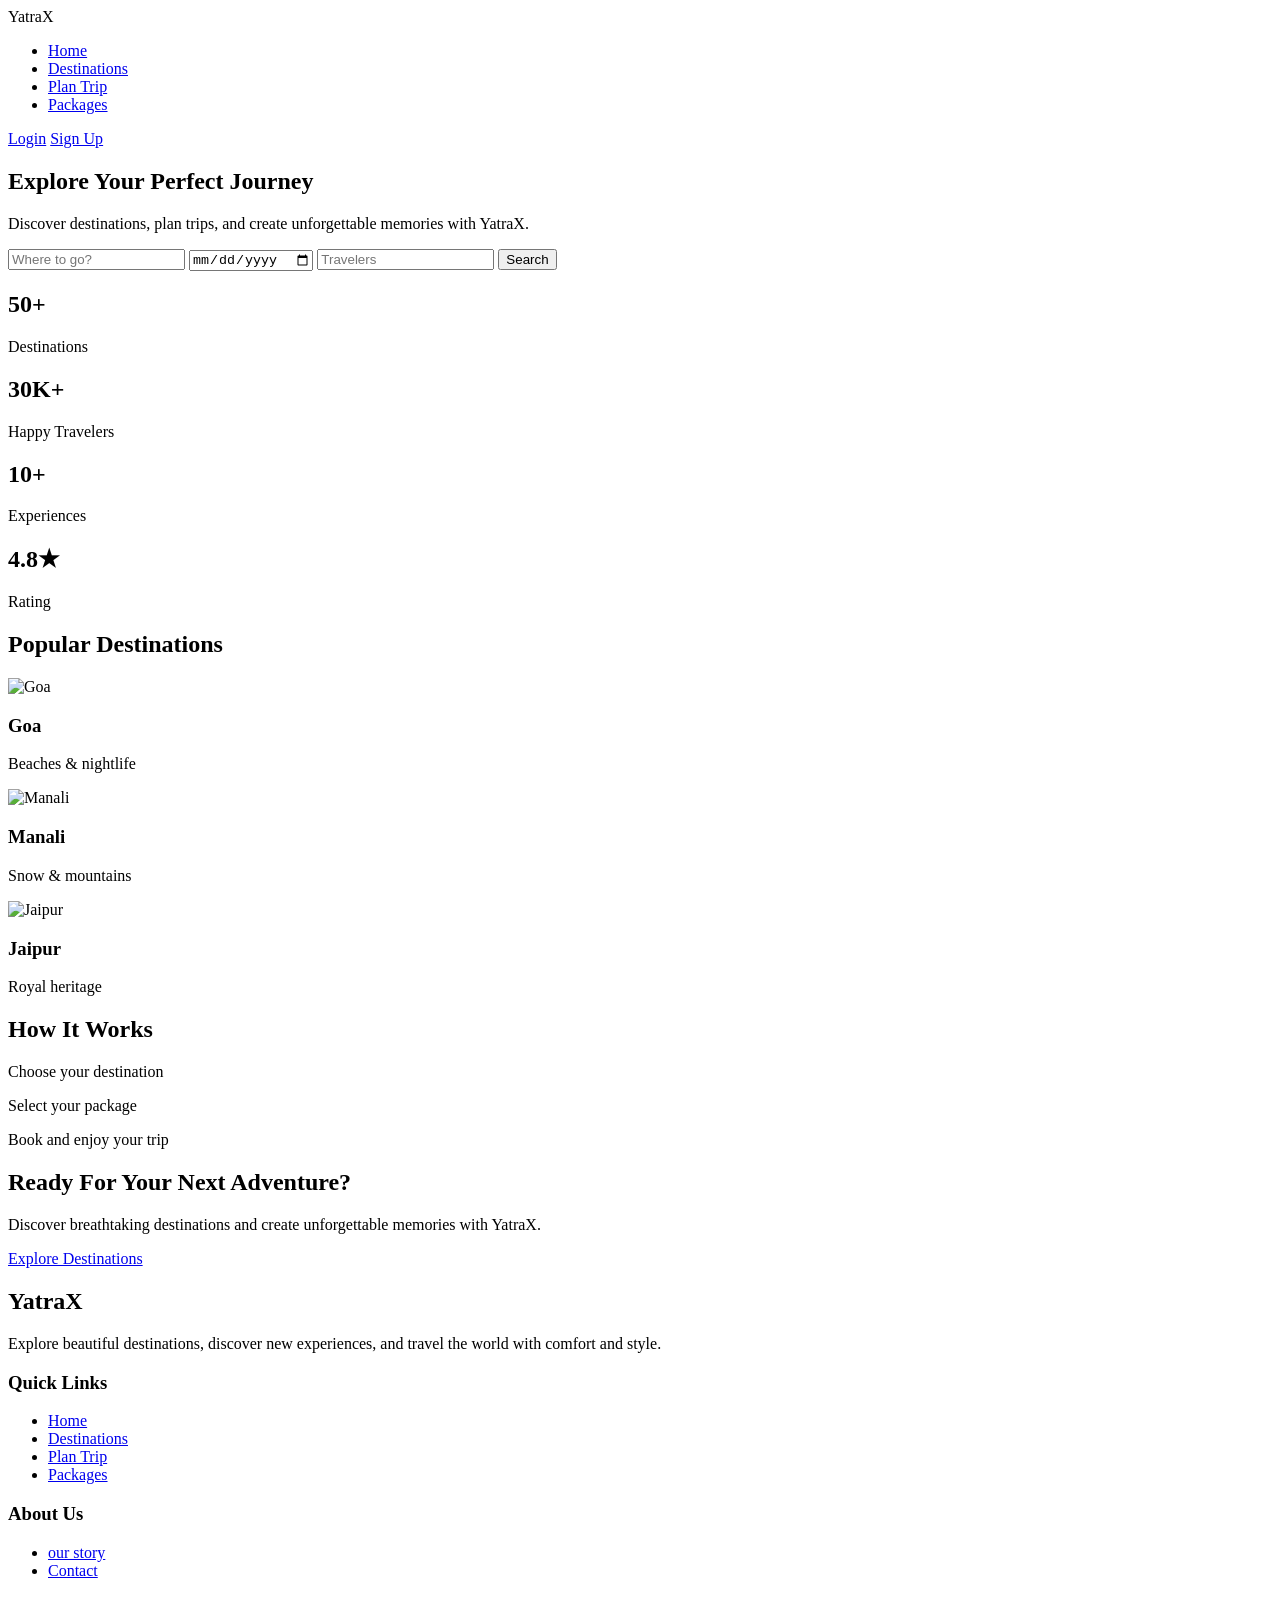
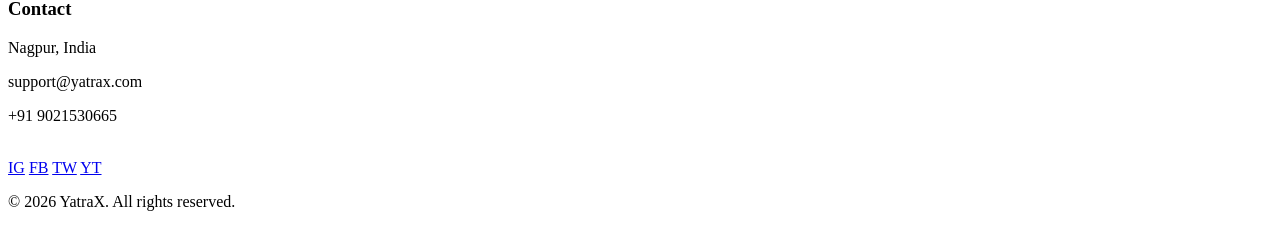
==== index.html @ 95ab238d "home page updated" ====
<!DOCTYPE html>
<html lang="en">
<head>
    <meta charset="UTF-8">
    <meta name="viewport" content="width=device-width, initial-scale=1.0">
    <title>YatraX - Explore the World</title>

    <!-- CSS -->
    <link rel="stylesheet" href="css/style.css">
    <link rel="stylesheet" href="css/home.css">

    <!-- Google Font -->
    <link href="https://fonts.googleapis.com/css2?family=Poppins:wght@300;400;600&display=swap" rel="stylesheet">
</head>

<body>

<!--  NAVBAR -->
<header class="navbar">

    <!-- LEFT -->
    <div class="logo">
        Yatra<span>X</span>
    </div>

    <!-- CENTER -->
    <nav class="nav-center">
        <ul>
            <li><a href="index.html">Home</a></li>
            <li><a href="destinations.html">Destinations</a></li>
            <li><a href="plantrip.html">Plan Trip</a></li>
            <li><a href="packages.html">Packages</a></li>
        </ul>
    </nav>

    <!-- RIGHT -->
    <div class="nav-right">
        <a href="#" class="login-btn">Login</a>
        <a href="#" class="signup-btn">Sign Up</a>
    </div>

</header>

<!-- MAIN  -->
<main>

<!-- HERO SECTION -->
<section class="hero">
    <div class="hero-content">
        <h1>Explore Your <span>Perfect Journey</span></h1>
        <p>Discover destinations, plan trips, and create unforgettable memories with YatraX.</p>

        <div class="search-box">
            <input type="text" placeholder="Where to go?">
            <input type="date">
            <input type="number" placeholder="Travelers">
            <button>Search</button>
        </div>

        <div class="stats">
            <div>
                <h2>50+</h2>
                <p>Destinations</p>
            </div>
            <div>
                <h2>30K+</h2>
                <p>Happy Travelers</p>
            </div>
            <div>
                <h2>10+</h2>
                <p>Experiences</p>
            </div>
            <div>
                <h2>4.8★</h2>
                <p>Rating</p>
            </div>
        </div>
    </div>
</section>

<!-- DESTINATIONS -->
<section class="destinations">
    <h2>Popular Destinations</h2>

    <div class="destination-grid">

        <div class="card">
            <img src="images/goa.jpg" alt="Goa">
            <div class="card-content">
                <h3>Goa</h3>
                <p>Beaches & nightlife</p>
            </div>
        </div>

        <div class="card">
            <img src="images/manali.jpg" alt="Manali">
            <div class="card-content">
                <h3>Manali</h3>
                <p>Snow & mountains</p>
            </div>
        </div>

        <div class="card">
            <img src="images/jaipur.jpg" alt="Jaipur">
            <div class="card-content">
                <h3>Jaipur</h3>
                <p>Royal heritage</p>
            </div>
        </div>

    </div>
</section>

<!-- HOW IT WORKS -->
<section class="how-it-works">
    <h2>How It Works</h2>

    <div class="steps">

        <div class="step">
            <p>Choose your destination</p>
        </div>

        <div class="step">
            <p>Select your package</p>
        </div>

        <div class="step">
            <p>Book and enjoy your trip</p>
        </div>

    </div>
</section>

</main>

<!-- ================= CTA SECTION ================= -->

<section class="travel-cta">

    <div class="cta-content">

        <h2>Ready For Your Next Adventure?</h2>

        <p>
            Discover breathtaking destinations and create unforgettable memories with YatraX.
        </p>

        <a href="destinations.html" class="cta-btn">Explore Destinations</a>

    </div>

</section>

<!-- ================= FOOTER ================= -->

<footer class="footer">

    <div class="footer-overlay"></div>

    <div class="footer-container">

        <!-- LOGO + ABOUT -->
        <div class="footer-section">

            <h2 class="footer-logo">Yatra<span>X</span></h2>

            <p>
                Explore beautiful destinations, discover new experiences,
                and travel the world with comfort and style.
            </p>

        </div>

        <!-- QUICK LINKS -->
        <div class="footer-section">

            <h3>Quick Links</h3>

            <ul>
                <li><a href="index.html">Home</a></li>
                <li><a href="destinations.html">Destinations</a></li>
                <li><a href="plantrip.html">Plan Trip</a></li>
                <li><a href="packages.html">Packages</a></li>
            </ul>

        </div>
        <!--ABOUT+CONTACT-->
        <div class="footer-section">

            <h3>About Us</h3>
            
            <ul>
                <li><a href="about.html">our story</a></li>
                <li><a href="contact.html">Contact</a></li>
            </ul>
        </div>

        <!-- CONTACT -->
        <div class="footer-section">

            <h3>Contact</h3>

            <p>Nagpur, India</p>
            <p>support@yatrax.com</p>
            <p>+91 9021530665</p>
            <br/>

            <!-- SOCIALS -->
            <div class="social-icons">

                <a href="#">IG</a>
                <a href="#">FB</a>
                <a href="#">TW</a>
                <a href="#">YT</a>

            </div>

        </div>

    </div>

    <!-- COPYRIGHT -->
    <div class="footer-bottom">

        <p>© 2026 YatraX. All rights reserved.</p>

    </div>

</footer>

</body>
</html>
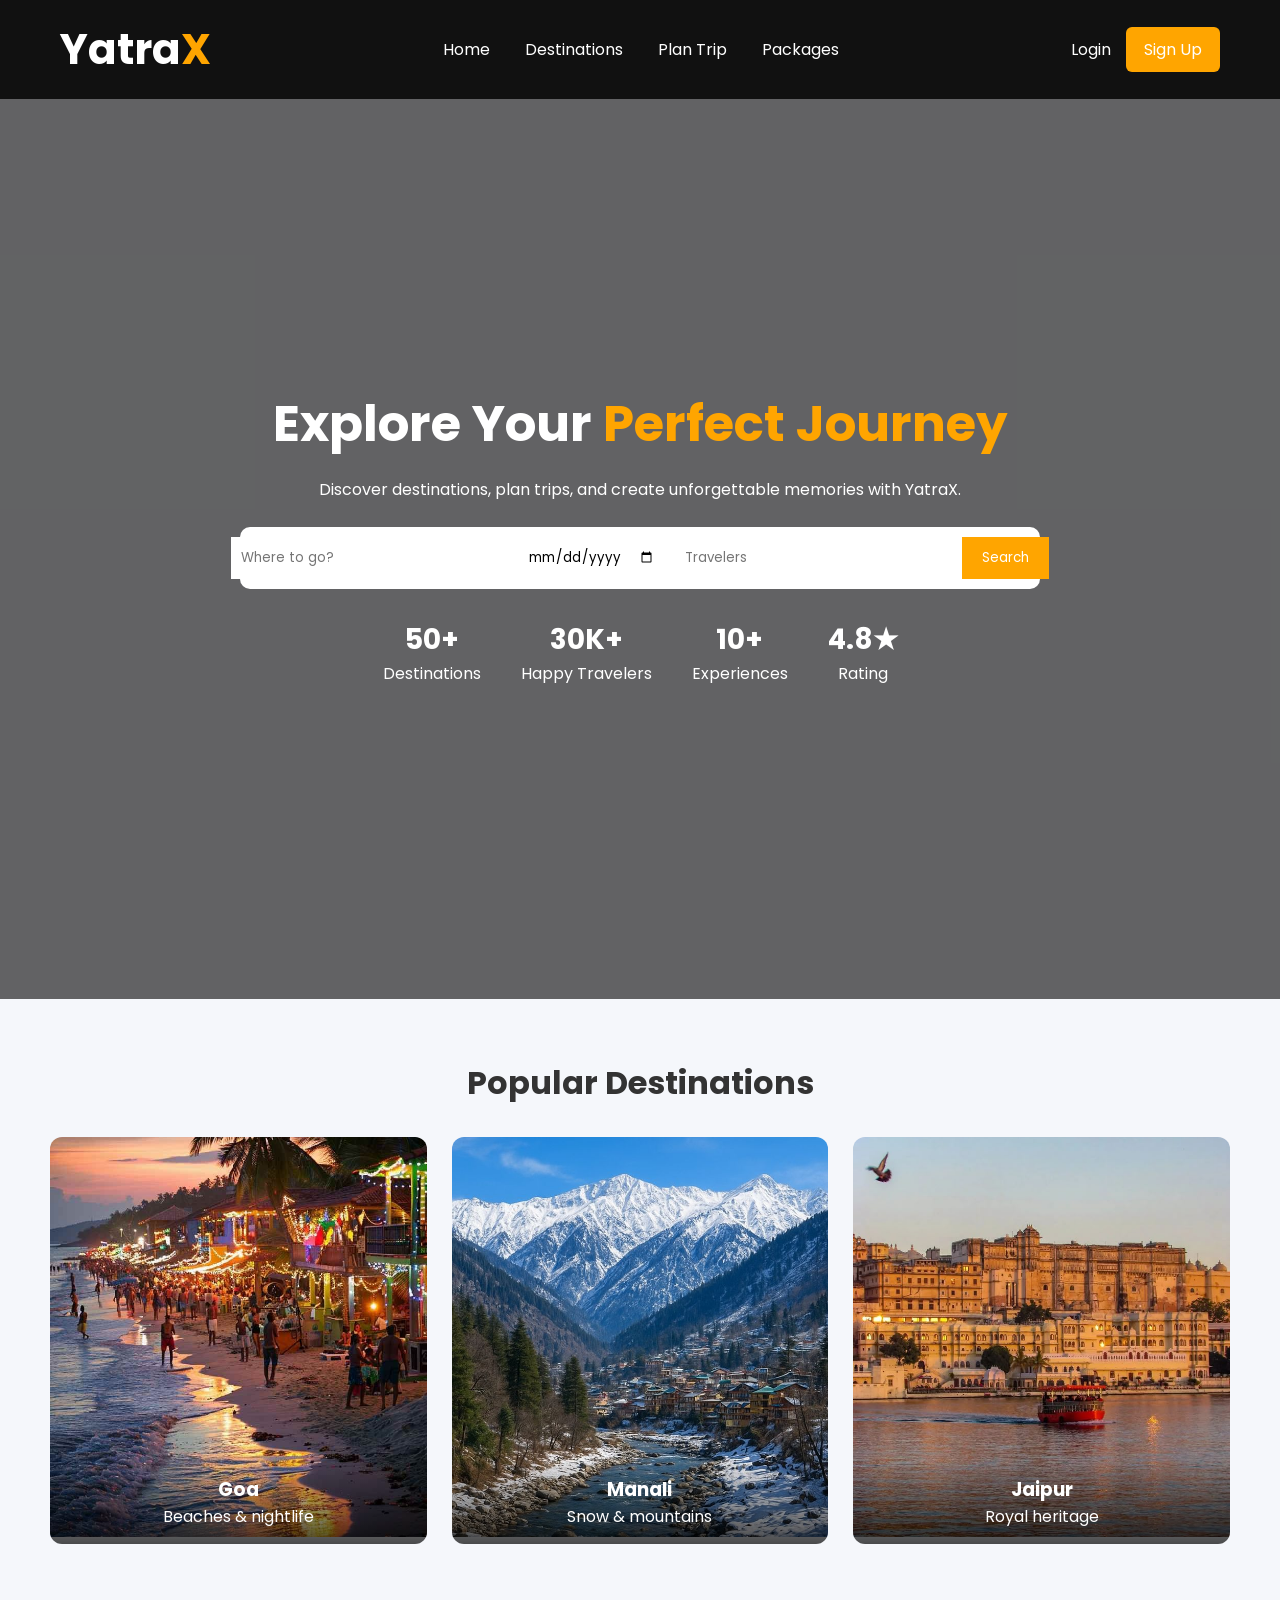
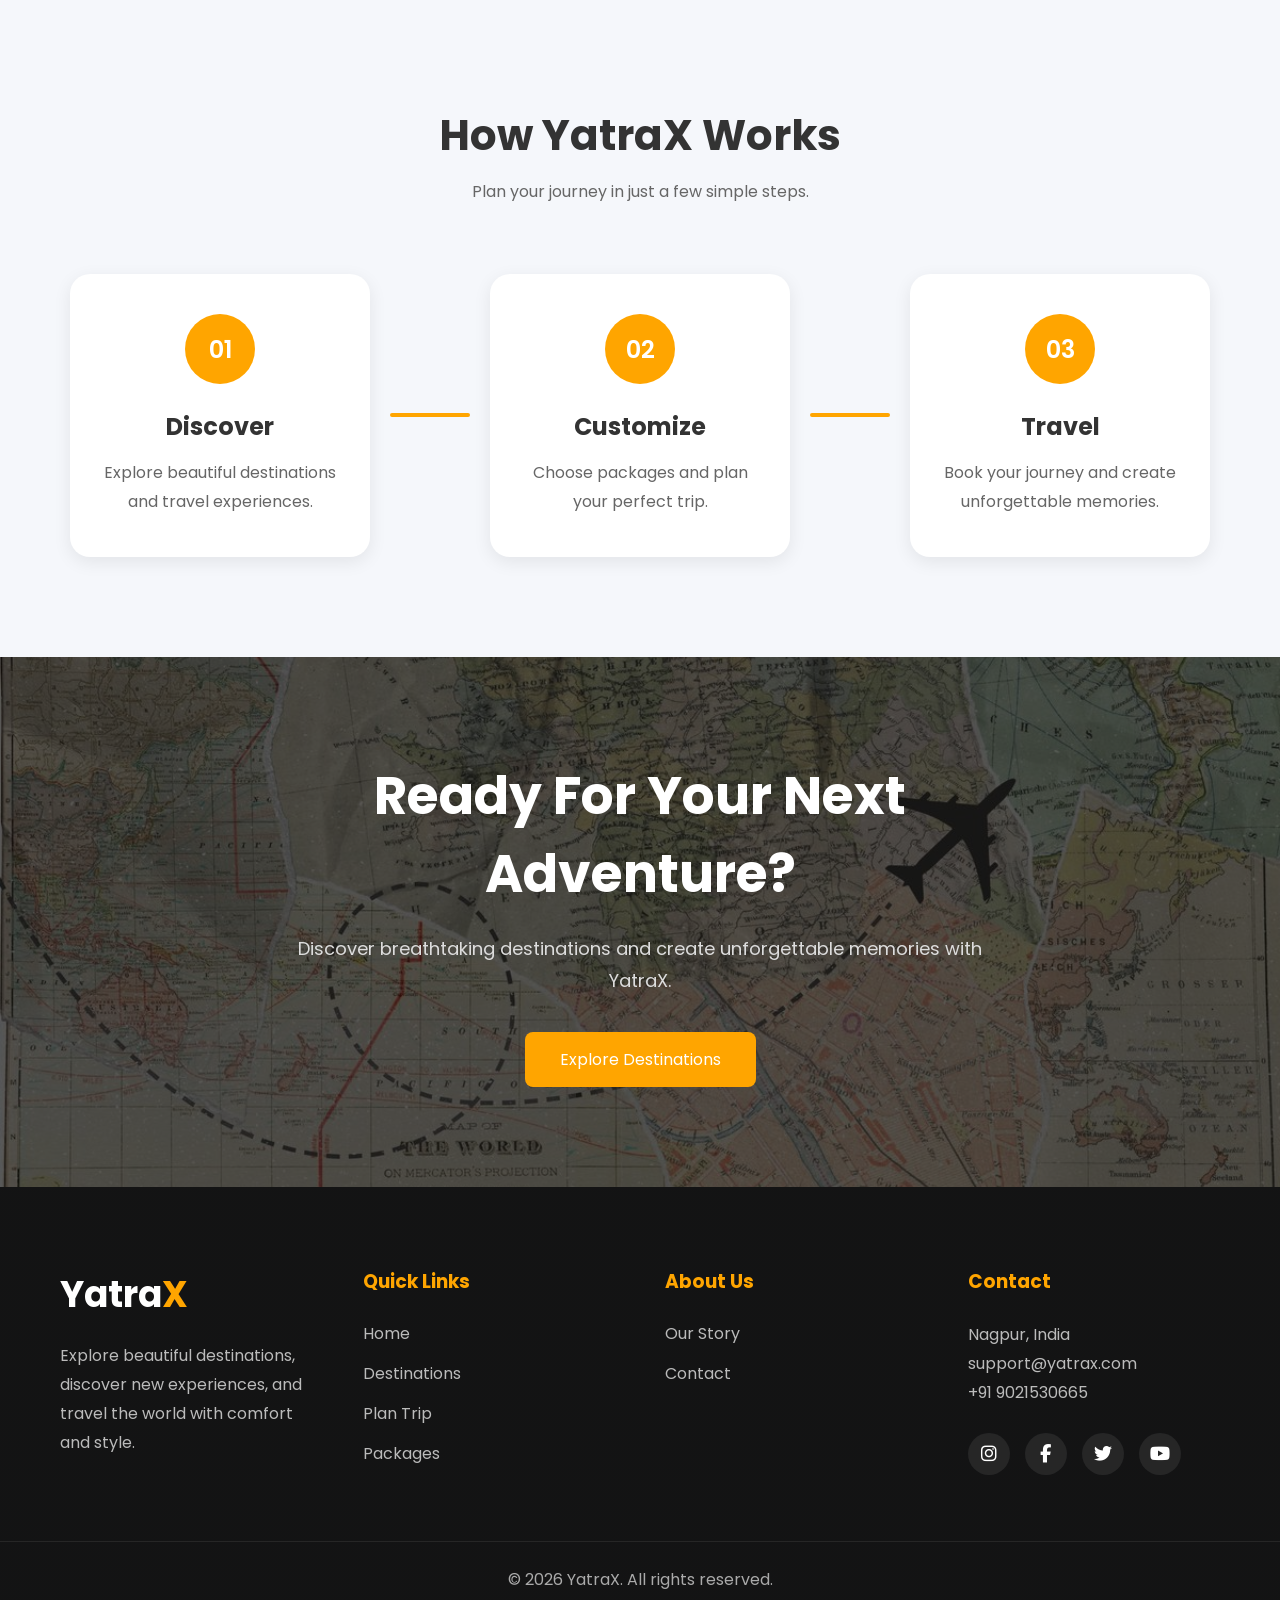
==== commit d94bf159: "changes added" ====
--- a/index.html
+++ b/index.html
@@ -11,6 +11,9 @@
 
     <!-- Google Font -->
     <link href="https://fonts.googleapis.com/css2?family=Poppins:wght@300;400;600&display=swap" rel="stylesheet">
+
+    <link rel="stylesheet"
+    href="https://cdnjs.cloudflare.com/ajax/libs/font-awesome/6.5.1/css/all.min.css">
 </head>
 
 <body>
@@ -19,9 +22,11 @@
 <header class="navbar">
 
     <!-- LEFT -->
-    <div class="logo">
-        Yatra<span>X</span>
-    </div>
+   <div class="logo">
+
+    <h2>Yatra<span>X</span></h2>
+
+</div>
 
     <!-- CENTER -->
     <nav class="nav-center">
@@ -85,7 +90,7 @@
     <div class="destination-grid">
 
         <div class="card">
-            <img src="images/goa.jpg" alt="Goa">
+            <img src="images/goa1.jpg" alt="Goa">
             <div class="card-content">
                 <h3>Goa</h3>
                 <p>Beaches & nightlife</p>
@@ -93,7 +98,7 @@
         </div>
 
         <div class="card">
-            <img src="images/manali.jpg" alt="Manali">
+            <img src="images/manali1.jpg" alt="Manali">
             <div class="card-content">
                 <h3>Manali</h3>
                 <p>Snow & mountains</p>
@@ -101,7 +106,7 @@
         </div>
 
         <div class="card">
-            <img src="images/jaipur.jpg" alt="Jaipur">
+            <img src="images/jaipur2.jpg" alt="Jaipur">
             <div class="card-content">
                 <h3>Jaipur</h3>
                 <p>Royal heritage</p>
@@ -112,29 +117,63 @@
 </section>
 
 <!-- HOW IT WORKS -->
+
 <section class="how-it-works">
-    <h2>How It Works</h2>
-
-    <div class="steps">
-
-        <div class="step">
-            <p>Choose your destination</p>
-        </div>
-
-        <div class="step">
-            <p>Select your package</p>
-        </div>
-
-        <div class="step">
-            <p>Book and enjoy your trip</p>
-        </div>
-
-    </div>
-</section>
-
-</main>
-
-<!-- ================= CTA SECTION ================= -->
+
+    <div class="section-title">
+        <h2>How YatraX Works</h2>
+        <p>Plan your journey in just a few simple steps.</p>
+    </div>
+
+    <div class="journey-container">
+
+        <!-- STEP 1 -->
+        <div class="journey-step">
+
+            <div class="step-number">01</div>
+
+            <div class="step-content">
+                <h3>Discover</h3>
+                <p>Explore beautiful destinations and travel experiences.</p>
+            </div>
+
+        </div>
+
+        <!-- LINE -->
+        <div class="line"></div>
+
+        <!-- STEP 2 -->
+        <div class="journey-step">
+
+            <div class="step-number">02</div>
+
+            <div class="step-content">
+                <h3>Customize</h3>
+                <p>Choose packages and plan your perfect trip.</p>
+            </div>
+
+        </div>
+
+        <!-- LINE -->
+        <div class="line"></div>
+
+        <!-- STEP 3 -->
+        <div class="journey-step">
+
+            <div class="step-number">03</div>
+
+            <div class="step-content">
+                <h3>Travel</h3>
+                <p>Book your journey and create unforgettable memories.</p>
+            </div>
+
+        </div>
+
+    </div>
+
+</section>
+
+<!--  CTA SECTION -->
 
 <section class="travel-cta">
 
@@ -152,11 +191,9 @@
 
 </section>
 
-<!-- ================= FOOTER ================= -->
+<!-- FOOTER  -->
 
 <footer class="footer">
-
-    <div class="footer-overlay"></div>
 
     <div class="footer-container">
 
@@ -185,15 +222,17 @@
             </ul>
 
         </div>
-        <!--ABOUT+CONTACT-->
+
+        <!-- ABOUT -->
         <div class="footer-section">
 
             <h3>About Us</h3>
-            
+
             <ul>
-                <li><a href="about.html">our story</a></li>
+                <li><a href="about.html">Our Story</a></li>
                 <li><a href="contact.html">Contact</a></li>
             </ul>
+
         </div>
 
         <!-- CONTACT -->
@@ -204,17 +243,27 @@
             <p>Nagpur, India</p>
             <p>support@yatrax.com</p>
             <p>+91 9021530665</p>
-            <br/>
 
             <!-- SOCIALS -->
-            <div class="social-icons">
-
-                <a href="#">IG</a>
-                <a href="#">FB</a>
-                <a href="#">TW</a>
-                <a href="#">YT</a>
-
-            </div>
+          <div class="social-icons">
+
+    <a href="#">
+        <i class="fa-brands fa-instagram"></i>
+    </a>
+
+    <a href="#">
+        <i class="fa-brands fa-facebook-f"></i>
+    </a>
+
+    <a href="#">
+        <i class="fa-brands fa-twitter"></i>
+    </a>
+
+    <a href="#">
+        <i class="fa-brands fa-youtube"></i>
+    </a>
+
+</div>
 
         </div>
 
--- a/css/style.css
+++ b/css/style.css
@@ -0,0 +1,250 @@
+/* RESET */
+* {
+    margin: 0;
+    padding: 0;
+    box-sizing: border-box;
+    font-family: 'Poppins', sans-serif;
+}
+
+body {
+    background-color: #f5f7fb;
+    color: #333;
+}
+
+/* NAVBAR */
+
+.navbar {
+    display: flex;
+    justify-content: space-between;
+    align-items: center;
+    padding: 18px 60px;
+    background: #111;
+    position: sticky;
+    top: 0;
+    z-index: 1000;
+}
+
+/* LOGO */
+.logo {
+    color: white;
+    font-size: 28px;
+    font-weight: 600;
+}
+
+.logo span {
+    color: orange;
+}
+
+/* CENTER NAV */
+.nav-center ul {
+    display: flex;
+    list-style: none;
+    gap: 35px;
+}
+
+.nav-center a {
+    text-decoration: none;
+    color: white;
+    position: relative;
+    transition: 0.3s;
+}
+
+/* HOVER UNDERLINE EFFECT */
+.nav-center a::after {
+    content: "";
+    position: absolute;
+    width: 0;
+    height: 2px;
+    background: orange;
+    left: 0;
+    bottom: -5px;
+    transition: 0.3s;
+}
+
+.nav-center a:hover::after {
+    width: 100%;
+}
+
+.nav-center a:hover {
+    color: orange;
+}
+
+/* RIGHT SIDE */
+.nav-right {
+    display: flex;
+    gap: 15px;
+    align-items: center;
+}
+
+/* LOGIN */
+.login-btn {
+    text-decoration: none;
+    color: white;
+    transition: 0.3s;
+}
+
+.login-btn:hover {
+    color: orange;
+}
+
+/* SIGNUP */
+.signup-btn {
+    background: orange;
+    color: white;
+    padding: 10px 18px;
+    border-radius: 6px;
+    text-decoration: none;
+    transition: 0.3s;
+}
+
+.signup-btn:hover {
+    background: #ff8800;
+}
+
+/*  CTA SECTION  */
+
+.travel-cta {
+    padding: 100px 20px;
+    background: linear-gradient(rgba(0,0,0,0.65), rgba(0,0,0,0.65)),
+    url('../images/travel-bg.jpg') no-repeat center/cover;
+
+    text-align: center;
+}
+
+/* CONTENT */
+.cta-content {
+    max-width: 750px;
+    margin: auto;
+}
+
+.cta-content h2 {
+    color: white;
+    font-size: 52px;
+    margin-bottom: 20px;
+}
+
+.cta-content p {
+    color: #ddd;
+    font-size: 18px;
+    line-height: 1.8;
+    margin-bottom: 35px;
+}
+
+/* BUTTON */
+.cta-btn {
+    display: inline-block;
+    background: orange;
+    color: white;
+    padding: 15px 35px;
+    text-decoration: none;
+    border-radius: 8px;
+    transition: 0.3s;
+}
+
+.cta-btn:hover {
+    background: #ff8800;
+}
+
+/* ================= FOOTER ================= */
+
+.footer {
+    background:
+    linear-gradient(rgba(0,0,0,0.92), rgba(0,0,0,0.92)),
+    url('../images/world-map.png') no-repeat center/contain;
+
+    color: white;
+    padding-top: 80px;
+}
+
+/* CONTAINER */
+.footer-container {
+    display: grid;
+    grid-template-columns: repeat(4, 1fr);
+    gap: 50px;
+    padding: 0 60px 60px;
+}
+
+/* SECTIONS */
+.footer-section h3 {
+    margin-bottom: 25px;
+    color: orange;
+}
+
+.footer-section p {
+    color: #bbb;
+    line-height: 1.8;
+}
+
+/* LOGO */
+.footer-logo {
+    font-size: 36px;
+    margin-bottom: 20px;
+}
+
+.footer-logo span {
+    color: orange;
+}
+
+/* LINKS */
+.footer-section ul {
+    list-style: none;
+    padding: 0;
+}
+
+.footer-section ul li {
+    margin-bottom: 15px;
+}
+
+.footer-section ul li a {
+    text-decoration: none;
+    color: #bbb;
+    transition: 0.3s;
+}
+
+.footer-section ul li a:hover {
+    color: orange;
+}
+
+/* SOCIALS */
+.social-icons {
+    display: flex;
+    gap: 15px;
+    margin-top: 25px;
+}
+
+/* ICONS */
+.social-icons a {
+
+    width: 42px;
+    height: 42px;
+
+    border-radius: 50%;
+    background: rgba(255,255,255,0.08);
+
+    display: flex;
+    justify-content: center;
+    align-items: center;
+
+    text-decoration: none;
+    color: white;
+
+    font-size: 18px;
+
+    transition: 0.3s;
+}
+
+.social-icons a:hover {
+    background: orange;
+    transform: translateY(-3px);
+}
+
+/* COPYRIGHT */
+.footer-bottom {
+    border-top: 1px solid rgba(255,255,255,0.08);
+    text-align: center;
+    padding: 25px;
+}
+
+.footer-bottom p {
+    color: #aaa;
+}
--- a/css/home.css
+++ b/css/home.css
@@ -0,0 +1,203 @@
+/* HERO  */
+.hero {
+    height: 100vh;
+    background: url('../images/hero.jpg') no-repeat center/cover;
+    display: flex;
+    justify-content: center;
+    align-items: center;
+    position: relative;
+}
+
+/* DARK OVERLAY */
+.hero::before {
+    content: "";
+    position: absolute;
+    width: 100%;
+    height: 100%;
+    background: rgba(0,0,0,0.6);
+}
+
+.hero-content {
+    position: relative;
+    text-align: center;
+    color: white;
+    max-width: 800px;
+}
+
+.hero-content h1 {
+    font-size: 50px;
+    margin-bottom: 15px;
+}
+
+.hero-content span {
+    color: orange;
+}
+
+.hero-content p {
+    margin-bottom: 25px;
+}
+
+/* SEARCH BOX */
+.search-box {
+    display: flex;
+    gap: 10px;
+    background: white;
+    padding: 10px;
+    border-radius: 10px;
+    justify-content: center;
+}
+
+.search-box input {
+    padding: 10px;
+    border: none;
+    outline: none;
+}
+
+.search-box button {
+    background: orange;
+    border: none;
+    padding: 10px 20px;
+    color: white;
+    cursor: pointer;
+}
+
+/* STATS */
+.stats {
+    display: flex;
+    justify-content: center;
+    gap: 40px;
+    margin-top: 30px;
+}
+
+.stats h2 {
+    font-size: 28px;
+}
+
+/*  DESTINATIONS \*/
+.destinations {
+    padding: 60px 50px;
+    text-align: center;
+}
+
+.destinations h2 {
+    font-size: 32px;
+    margin-bottom: 30px;
+}
+
+.destination-grid {
+    display: grid;
+    grid-template-columns: repeat(3, 1fr);
+    gap: 25px;
+}
+
+.card {
+    position: relative;
+    overflow: hidden;
+    border-radius: 12px;
+    cursor: pointer;
+}
+
+.card img {
+    width: 100%;
+    height: 400px;
+    object-fit: cover;
+    transition: transform 0.5s;
+}
+
+.card:hover img {
+    transform: scale(1.1);
+}
+
+.card-content {
+    position: absolute;
+    bottom: 0;
+    width: 100%;
+    padding: 15px;
+    color: white;
+    background: linear-gradient(to top, rgba(0,0,0,0.7), transparent);
+}
+
+/* HOW IT WORKS  */
+
+.how-it-works {
+    padding: 100px 60px;
+    background: #f5f7fb;
+}
+
+/* TITLE */
+.section-title {
+    text-align: center;
+    margin-bottom: 70px;
+}
+
+.section-title h2 {
+    font-size: 42px;
+    margin-bottom: 12px;
+}
+
+.section-title p {
+    color: #666;
+}
+
+/* CONTAINER */
+.journey-container {
+    display: flex;
+    justify-content: center;
+    align-items: center;
+    gap: 20px;
+    flex-wrap: wrap;
+}
+
+/* STEP */
+.journey-step {
+    background: white;
+    width: 300px;
+    padding: 40px 30px;
+    border-radius: 20px;
+    text-align: center;
+    box-shadow: 0 5px 18px rgba(0,0,0,0.08);
+
+    transition: 0.4s;
+}
+
+.journey-step:hover {
+    transform: translateY(-10px);
+}
+
+/* NUMBER */
+.step-number {
+    width: 70px;
+    height: 70px;
+    background: orange;
+    color: white;
+
+    margin: auto auto 25px;
+
+    border-radius: 50%;
+
+    display: flex;
+    justify-content: center;
+    align-items: center;
+
+    font-size: 24px;
+    font-weight: 600;
+}
+
+/* CONTENT */
+.step-content h3 {
+    margin-bottom: 15px;
+    font-size: 24px;
+}
+
+.step-content p {
+    color: #666;
+    line-height: 1.8;
+}
+
+/* LINE */
+.line {
+    width: 80px;
+    height: 4px;
+    background: orange;
+    border-radius: 10px;
+}
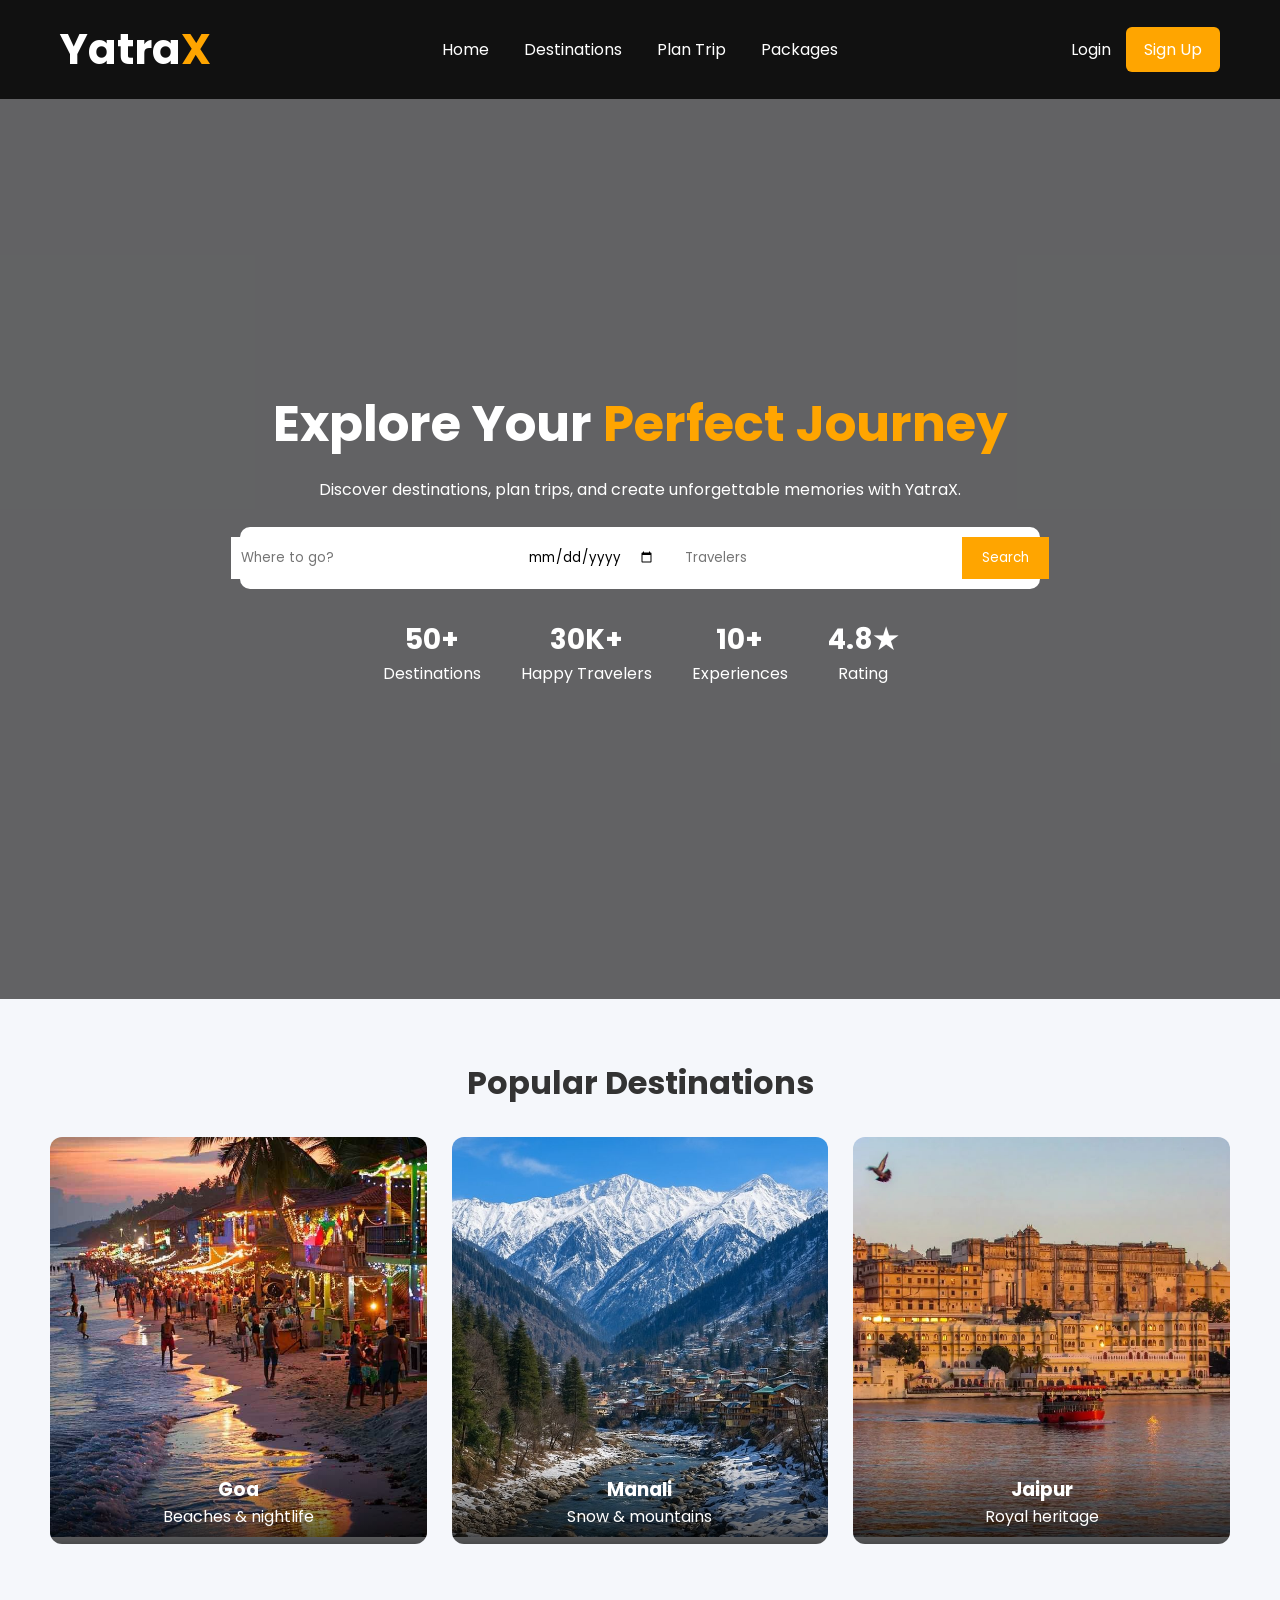
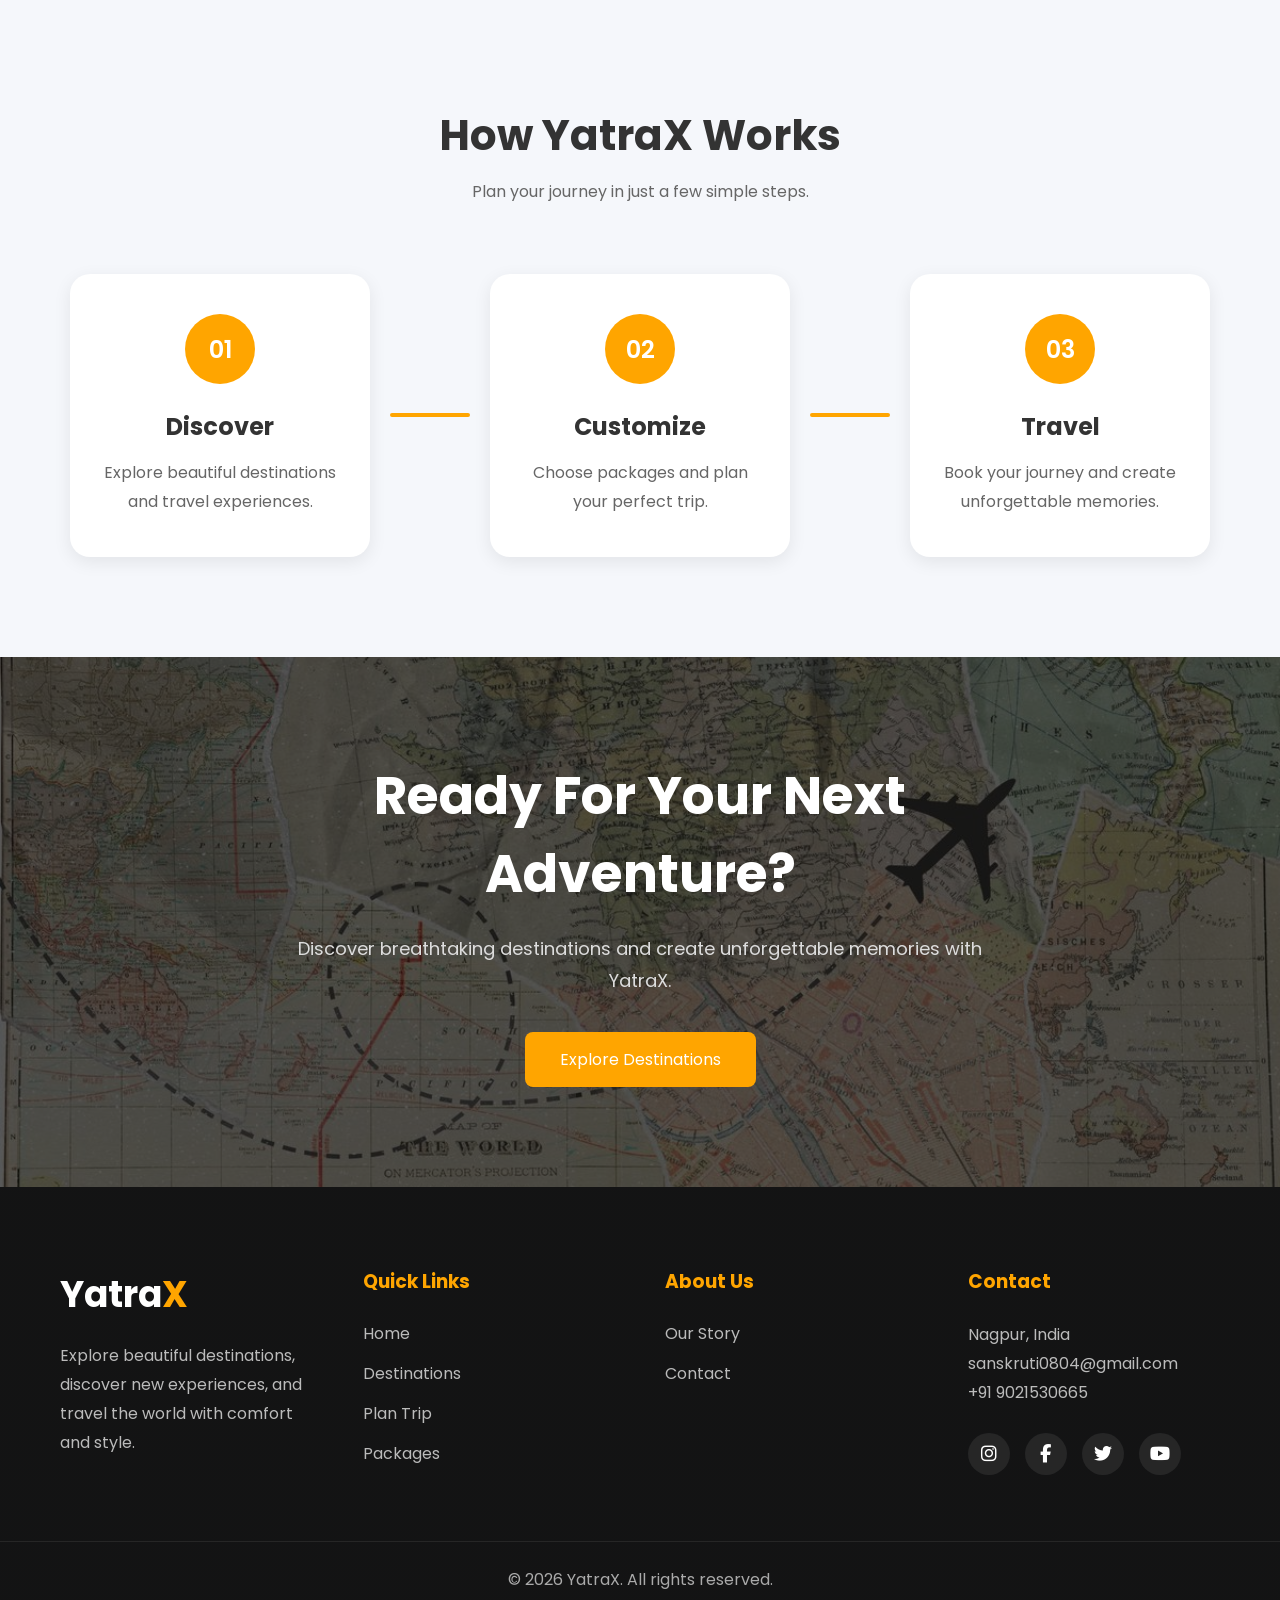
==== commit 973f64da: "Updated navbar and common website layout" ====
--- a/index.html
+++ b/index.html
@@ -18,31 +18,53 @@
 
 <body>
 
-<!--  NAVBAR -->
+    <!--NAVBAR  -->
+
 <header class="navbar">
 
-    <!-- LEFT -->
-   <div class="logo">
-
-    <h2>Yatra<span>X</span></h2>
-
-</div>
-
-    <!-- CENTER -->
+    <div class="logo">
+        <h2>Yatra<span>X</span></h2>
+    </div>
+
+
+    <input type="checkbox" id="menu-toggle">
+
+
+    <label for="menu-toggle" class="hamburger">
+        <i class="fa-solid fa-bars"></i>
+    </label>
+
+
     <nav class="nav-center">
+
         <ul>
             <li><a href="index.html">Home</a></li>
             <li><a href="destinations.html">Destinations</a></li>
             <li><a href="plantrip.html">Plan Trip</a></li>
             <li><a href="packages.html">Packages</a></li>
         </ul>
+
+
+        <div class="mobile-buttons">
+
+            <a href="#" class="login-btn">Login</a>
+
+            <a href="#" class="signup-btn">Sign Up</a>
+
+        </div>
+
+
     </nav>
 
-    <!-- RIGHT -->
+
     <div class="nav-right">
+
         <a href="#" class="login-btn">Login</a>
+
         <a href="#" class="signup-btn">Sign Up</a>
-    </div>
+
+    </div>
+
 
 </header>
 
@@ -241,25 +263,26 @@
             <h3>Contact</h3>
 
             <p>Nagpur, India</p>
-            <p>support@yatrax.com</p>
+            <p>sanskruti0804@gmail.com</p>
             <p>+91 9021530665</p>
 
             <!-- SOCIALS -->
           <div class="social-icons">
 
-    <a href="#">
+
+        <a href="https://www.instagram.com/yatrax" target="_blank">
         <i class="fa-brands fa-instagram"></i>
     </a>
 
-    <a href="#">
+        <a href="https://www.facebook.com/" target="_blank">
         <i class="fa-brands fa-facebook-f"></i>
     </a>
 
-    <a href="#">
+        <a href="https://twitter.com/" target="_blank">
         <i class="fa-brands fa-twitter"></i>
     </a>
 
-    <a href="#">
+        <a href="https://www.youtube.com/@yatrax" target="_blank">
         <i class="fa-brands fa-youtube"></i>
     </a>
 
--- a/css/style.css
+++ b/css/style.css
@@ -9,13 +9,14 @@
 body {
     background-color: #f5f7fb;
     color: #333;
+    overflow-x:hidden;
 }
 
 /* NAVBAR */
 
 .navbar {
     display: flex;
-    justify-content: space-between;
+    
     align-items: center;
     padding: 18px 60px;
     background: #111;
@@ -24,11 +25,24 @@
     z-index: 1000;
 }
 
+/* HAMBURGER */
+#menu-toggle{
+    display:none;
+}
+
+.hamburger{
+    display:none;
+    color:white;
+    font-size:26px;
+    cursor:pointer;
+}
+
 /* LOGO */
 .logo {
     color: white;
     font-size: 28px;
     font-weight: 600;
+    margin-right:auto;
 }
 
 .logo span {
@@ -36,6 +50,11 @@
 }
 
 /* CENTER NAV */
+.nav-center{
+    position:absolute;
+    left:50%;
+    transform:translateX(-50%);
+}
 .nav-center ul {
     display: flex;
     list-style: none;
@@ -71,9 +90,10 @@
 
 /* RIGHT SIDE */
 .nav-right {
-    display: flex;
-    gap: 15px;
-    align-items: center;
+    margin-left:auto;
+    display:flex;
+    gap:15px;
+    align-items:center;
 }
 
 /* LOGIN */
@@ -82,7 +102,6 @@
     color: white;
     transition: 0.3s;
 }
-
 .login-btn:hover {
     color: orange;
 }
@@ -145,7 +164,7 @@
     background: #ff8800;
 }
 
-/* ================= FOOTER ================= */
+/*------- FOOTER ------ */
 
 .footer {
     background:
@@ -244,7 +263,89 @@
     text-align: center;
     padding: 25px;
 }
-
 .footer-bottom p {
     color: #aaa;
+}
+.mobile-buttons{
+    display:none;
+}
+
+/* ------- TABLET ------- */
+
+@media (max-width: 992px){
+
+    .navbar{
+        padding: 15px 30px;
+    }
+    .nav-center ul{
+        gap: 20px;
+    }
+    .footer-container{
+        grid-template-columns: repeat(2,1fr);
+        padding: 0 30px 50px;
+    }
+    .cta-content h2{
+        font-size: 40px;
+    }
+}
+
+/* ------MOBILE ------*/
+
+@media(max-width:768px){
+
+.navbar{
+    padding:15px 20px;
+    flex-direction:row;
+}
+.logo{
+    margin-right:auto;
+}
+.hamburger{
+    display:block;
+}
+
+/* hide desktop buttons */
+.nav-right{
+    display:none;
+}
+.nav-center{
+
+    position:absolute;
+    top:70px;
+    left:0;
+    width:100%;
+    background:#111;
+    display:none;
+    transform:none;   
+}
+.nav-center ul{
+
+    display:flex;
+    flex-direction:column;
+    align-items:center;
+    justify-content:center;
+    gap:20px;
+    padding:25px 0;
+    margin:0;
+}
+
+
+/* show menu */
+#menu-toggle:checked ~ .nav-center{
+    display:block;
+}
+
+
+/* mobile login signup */
+
+.mobile-buttons{
+
+    display:flex;
+    flex-direction:column;
+    align-items:center;
+    gap:15px;
+    padding-bottom:25px;
+
+}
+
 }
